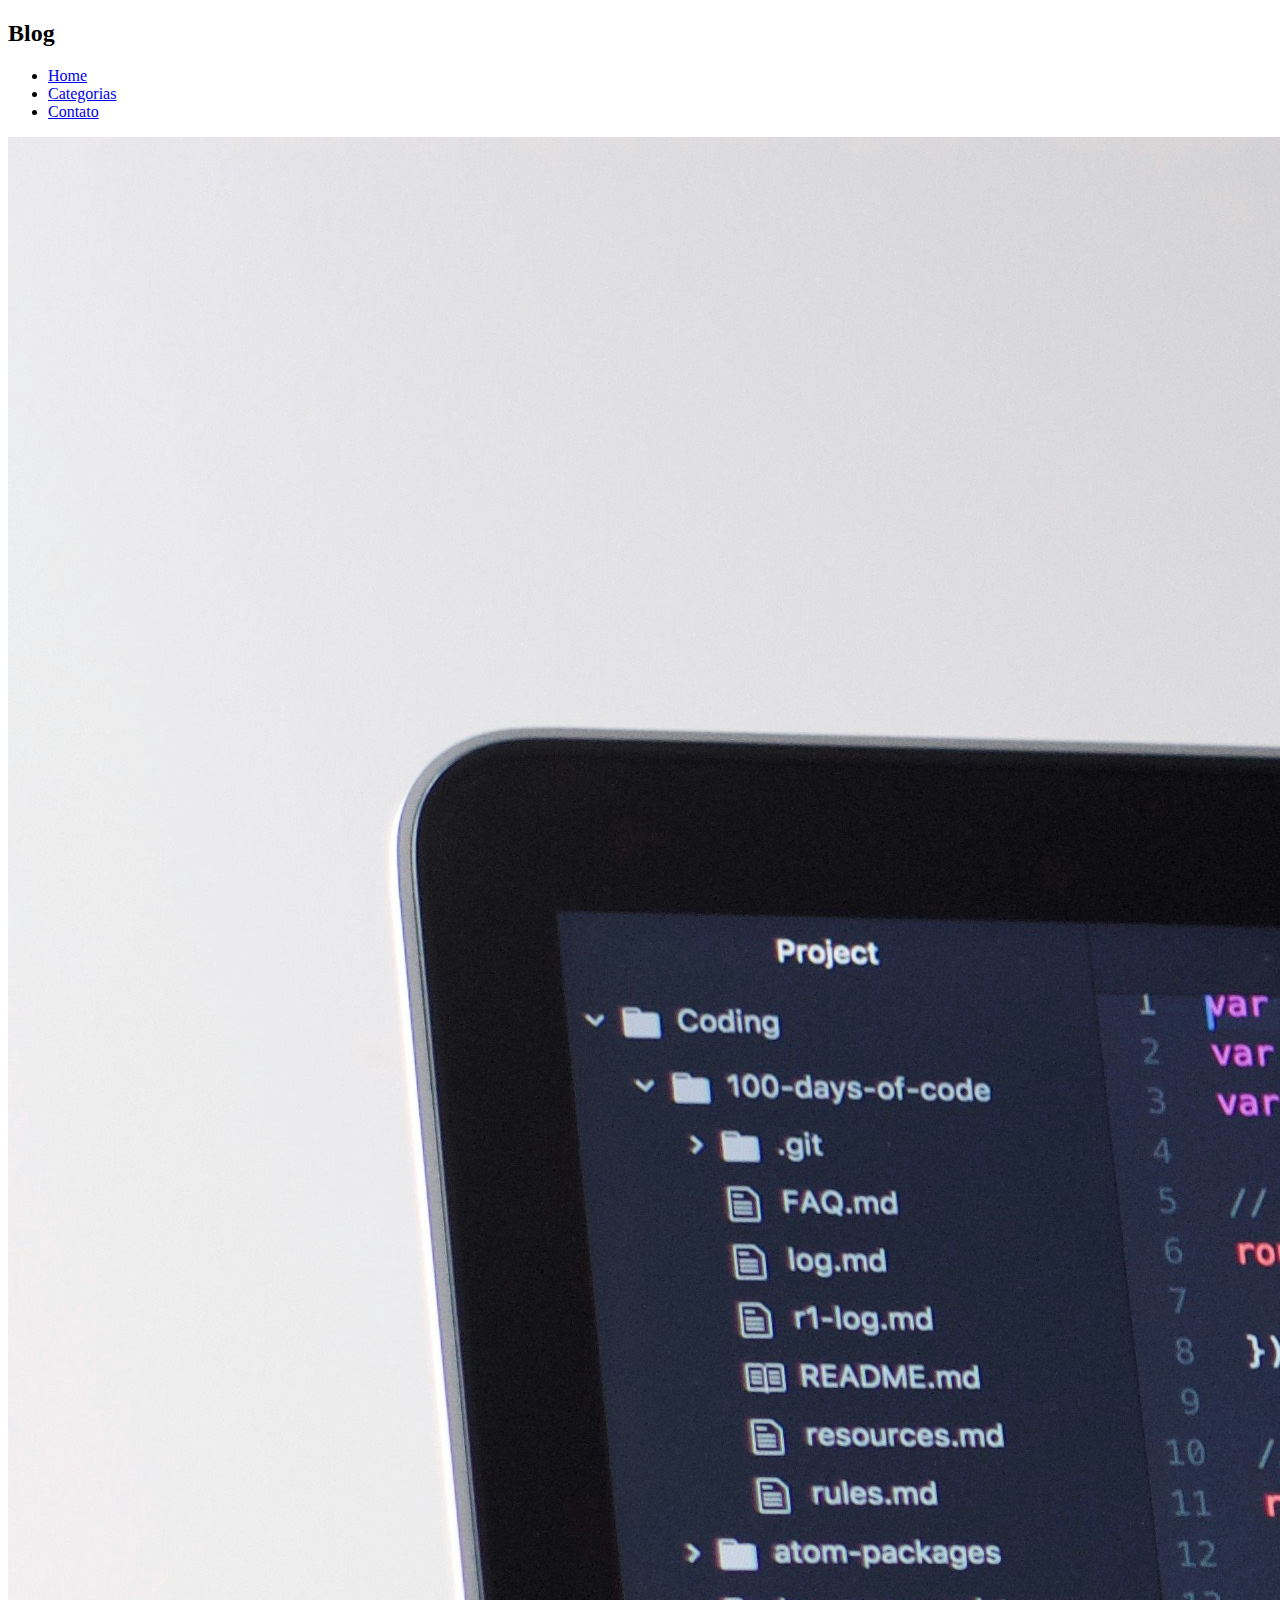
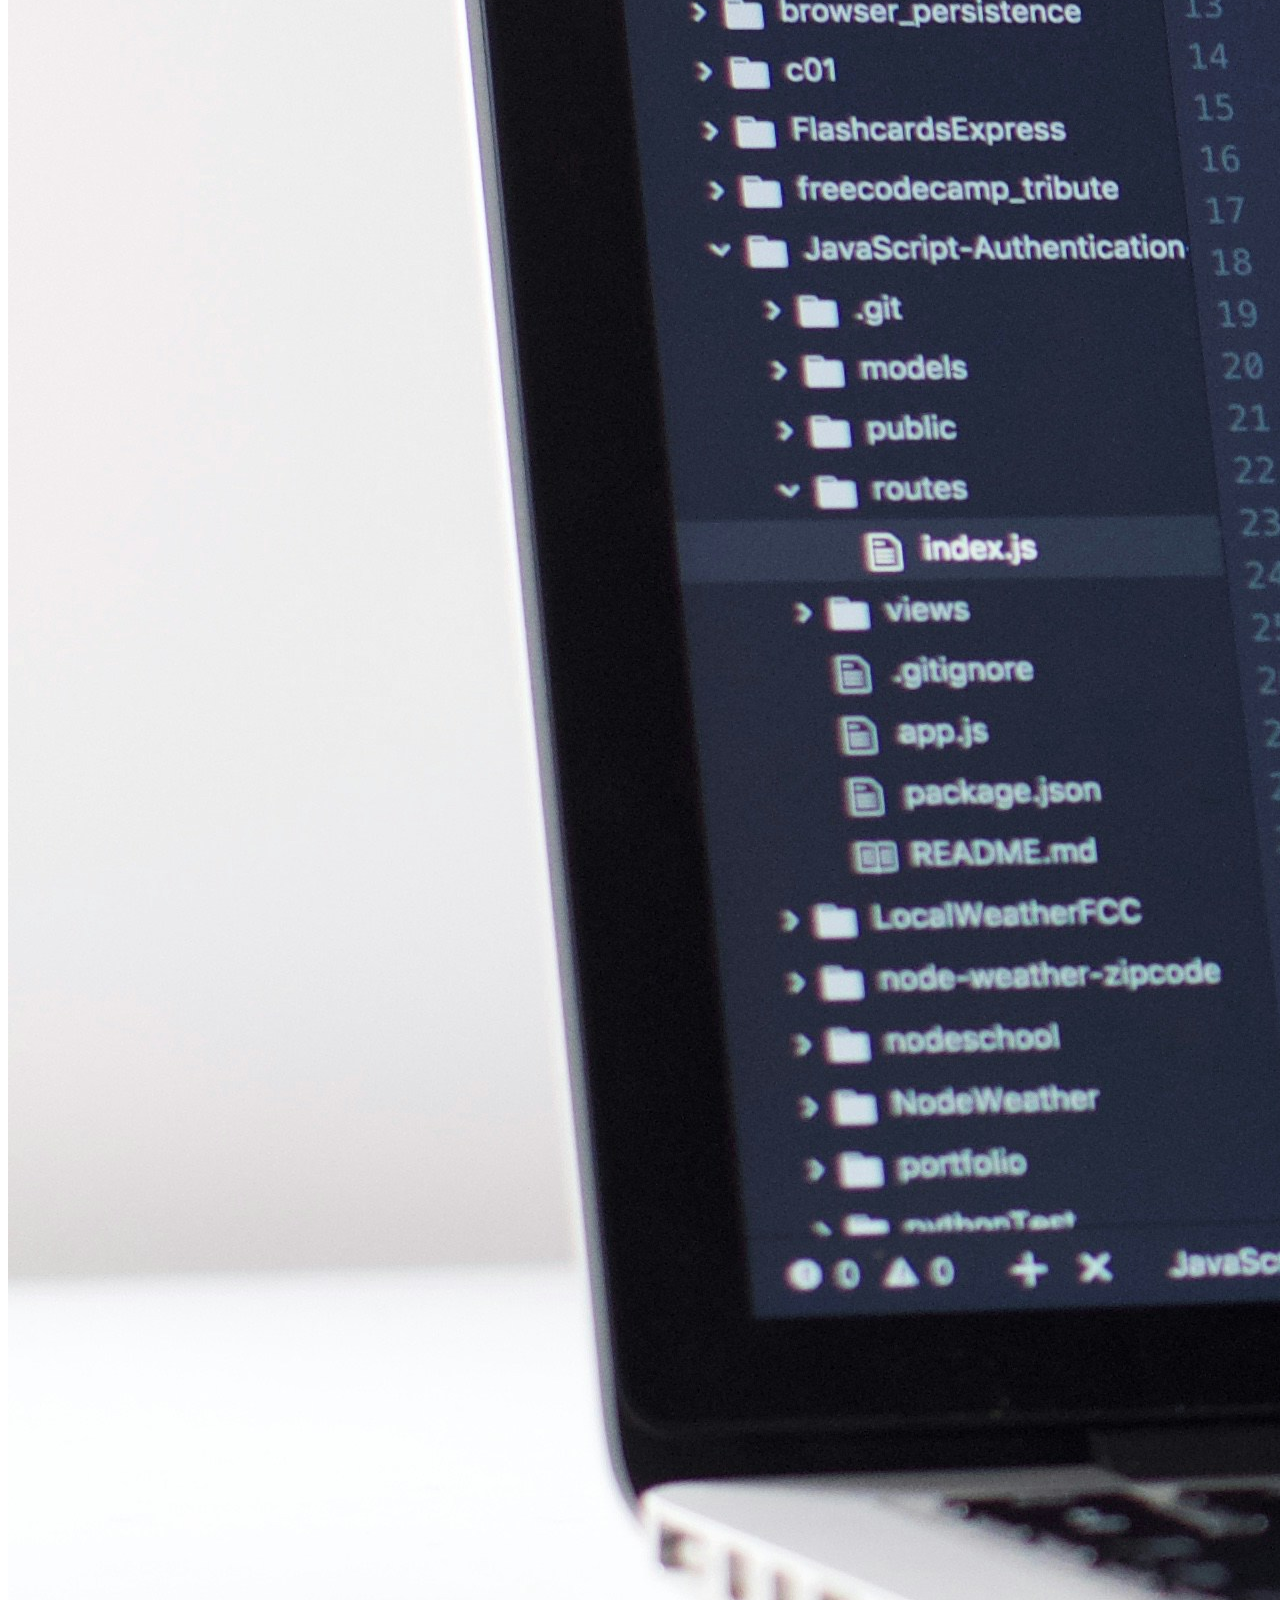
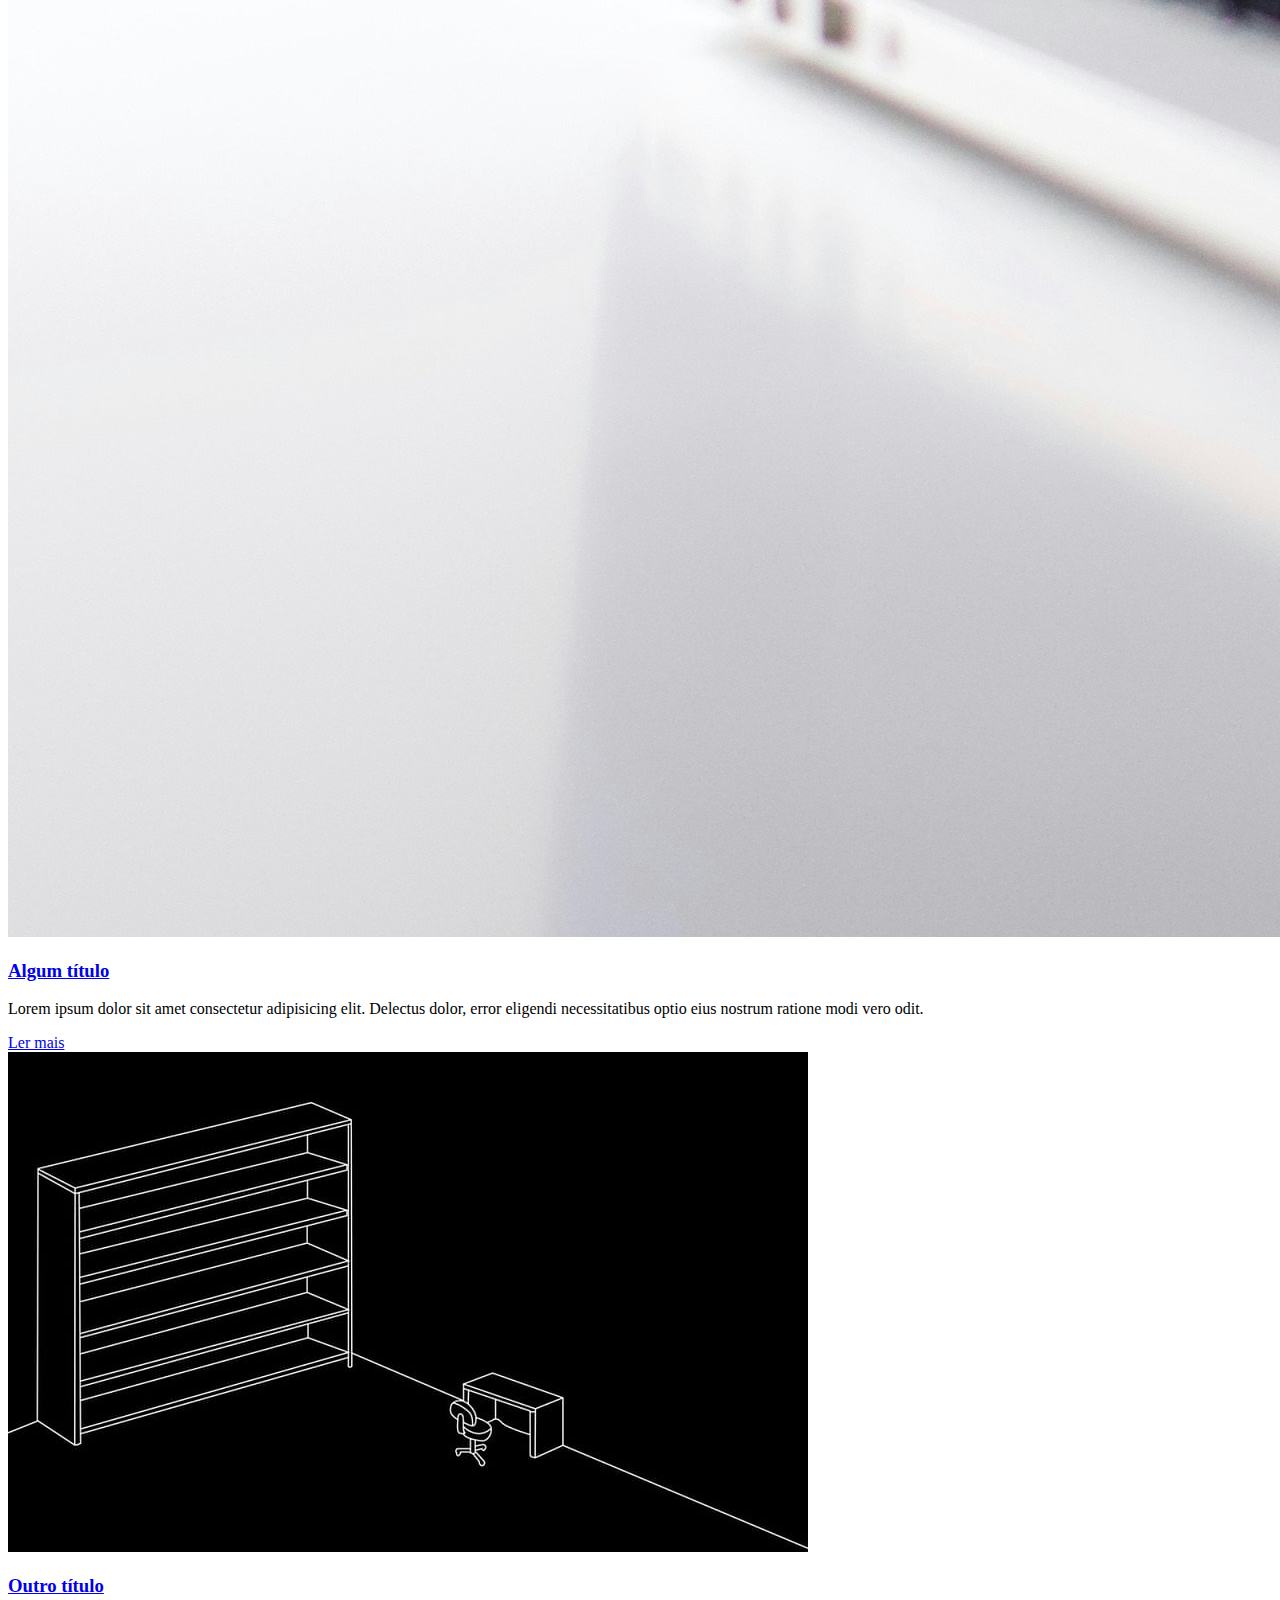
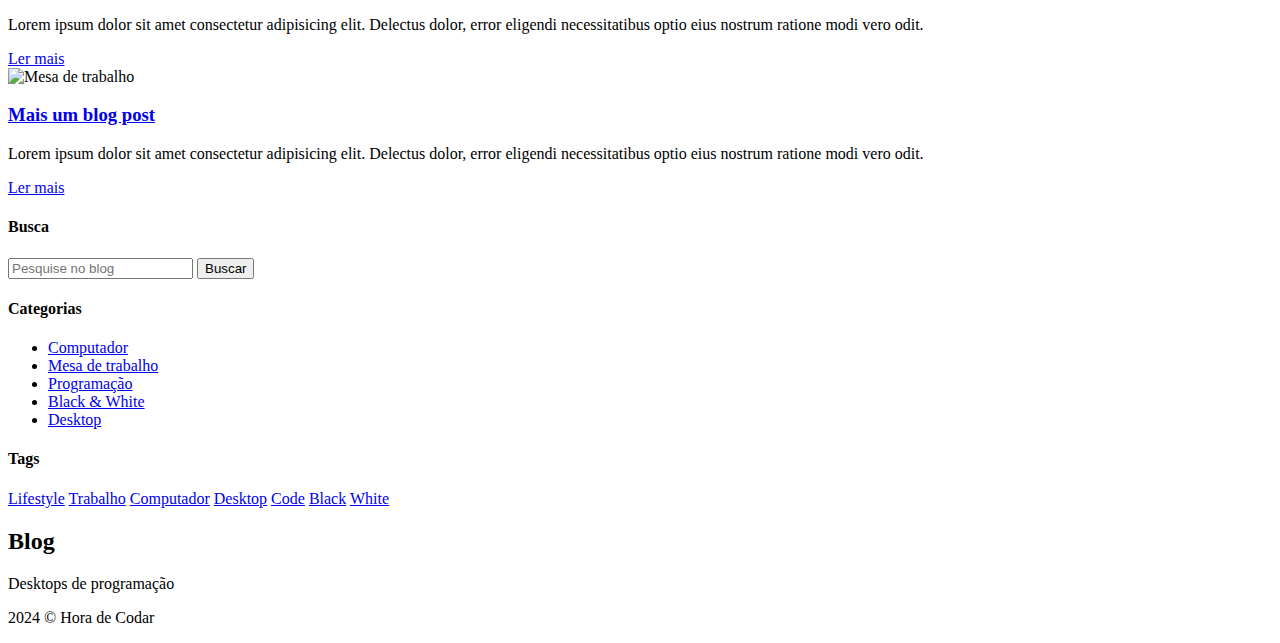
==== 12-BLOG-HTML-SEMANTICO/index.html @ 824cca65 "HTML semantico finalizado, dando inicio ao projeto blog com HTML semantico" ====
<!DOCTYPE html>
<html lang="en">
<head>
    <meta charset="UTF-8">
    <meta name="viewport" content="width=device-width, initial-scale=1.0">
    <title>Blog Semântico</title>
    <link rel="stylesheet" href="css/style.css">
</head>
<body>
    <header>
        <nav id="navbar">
            <div class="navbar-inner">
                <h2>Blog</h2>
                <ul id="nav-links">
                    <li><a href="#">Home</a></li>
                    <li><a href="#">Categorias</a></li>
                    <li><a href="#">Contato</a></li>
                </ul>
            </div>
        </nav>
    </header>
    <div class="container">
        <main id="posts-container">
            <article class="post">
                <img src="img/f1.jpg" alt="Computador de programação">
                <h3 class="title"><a href="#">Algum título</a></h3>
                <p class="description">Lorem ipsum dolor sit amet consectetur adipisicing elit. Delectus dolor, error eligendi necessitatibus optio eius nostrum ratione modi vero odit.</p>
                <a href="#">Ler mais</a>
            </article>
            <article class="post">
                <img src="img/f2.jpg" alt="Mesa de trabalho com estante">
                <h3 class="title"><a href="#">Outro título</a></h3>
                <p class="description">Lorem ipsum dolor sit amet consectetur adipisicing elit. Delectus dolor, error eligendi necessitatibus optio eius nostrum ratione modi vero odit.</p>
                <a href="#">Ler mais</a>
            </article>
            <article class="post">
                <img src="img/f3.jpg" alt="Mesa de trabalho">
                <h3 class="title"><a href="#">Mais um blog post</a></h3>
                <p class="description">Lorem ipsum dolor sit amet consectetur adipisicing elit. Delectus dolor, error eligendi necessitatibus optio eius nostrum ratione modi vero odit.</p>
                <a href="#">Ler mais</a>
            </article>
        </main>
        <aisde id="sidebar">
            <section id="search-bar">
                <h4>Busca</h4>
                <form>
                    <input type="text" placeholder="Pesquise no blog">
                    <input type="submit" value="Buscar">
                </form>
            </section>
            <section id="categories">
                <h4>Categorias</h4>
                <nav>
                    <ul>
                        <li><a href="#">Computador</a></li>
                        <li><a href="#">Mesa de trabalho</a></li>
                        <li><a href="#">Programação</a></li>
                        <li><a href="#">Black & White</a></li>
                        <li><a href="#">Desktop</a></li>
                    </ul>
                </nav>
            </section>
            <section id="tags">
                <h4>Tags</h4>
                <div id="tags-container">
                    <a href="#">Lifestyle</a>
                    <a href="#">Trabalho</a>
                    <a href="#">Computador</a>
                    <a href="#">Desktop</a>
                    <a href="#">Code</a>
                    <a href="#">Black</a>
                    <a href="#">White</a>
                </div>
            </section>
        </aisde>
    </div>
    <footer id="footer">
        <h2>Blog</h2>
        <p>Desktops de programação</p>
        <p>2024 &copy; Hora de Codar</p>
    </footer>
</body>
</html>
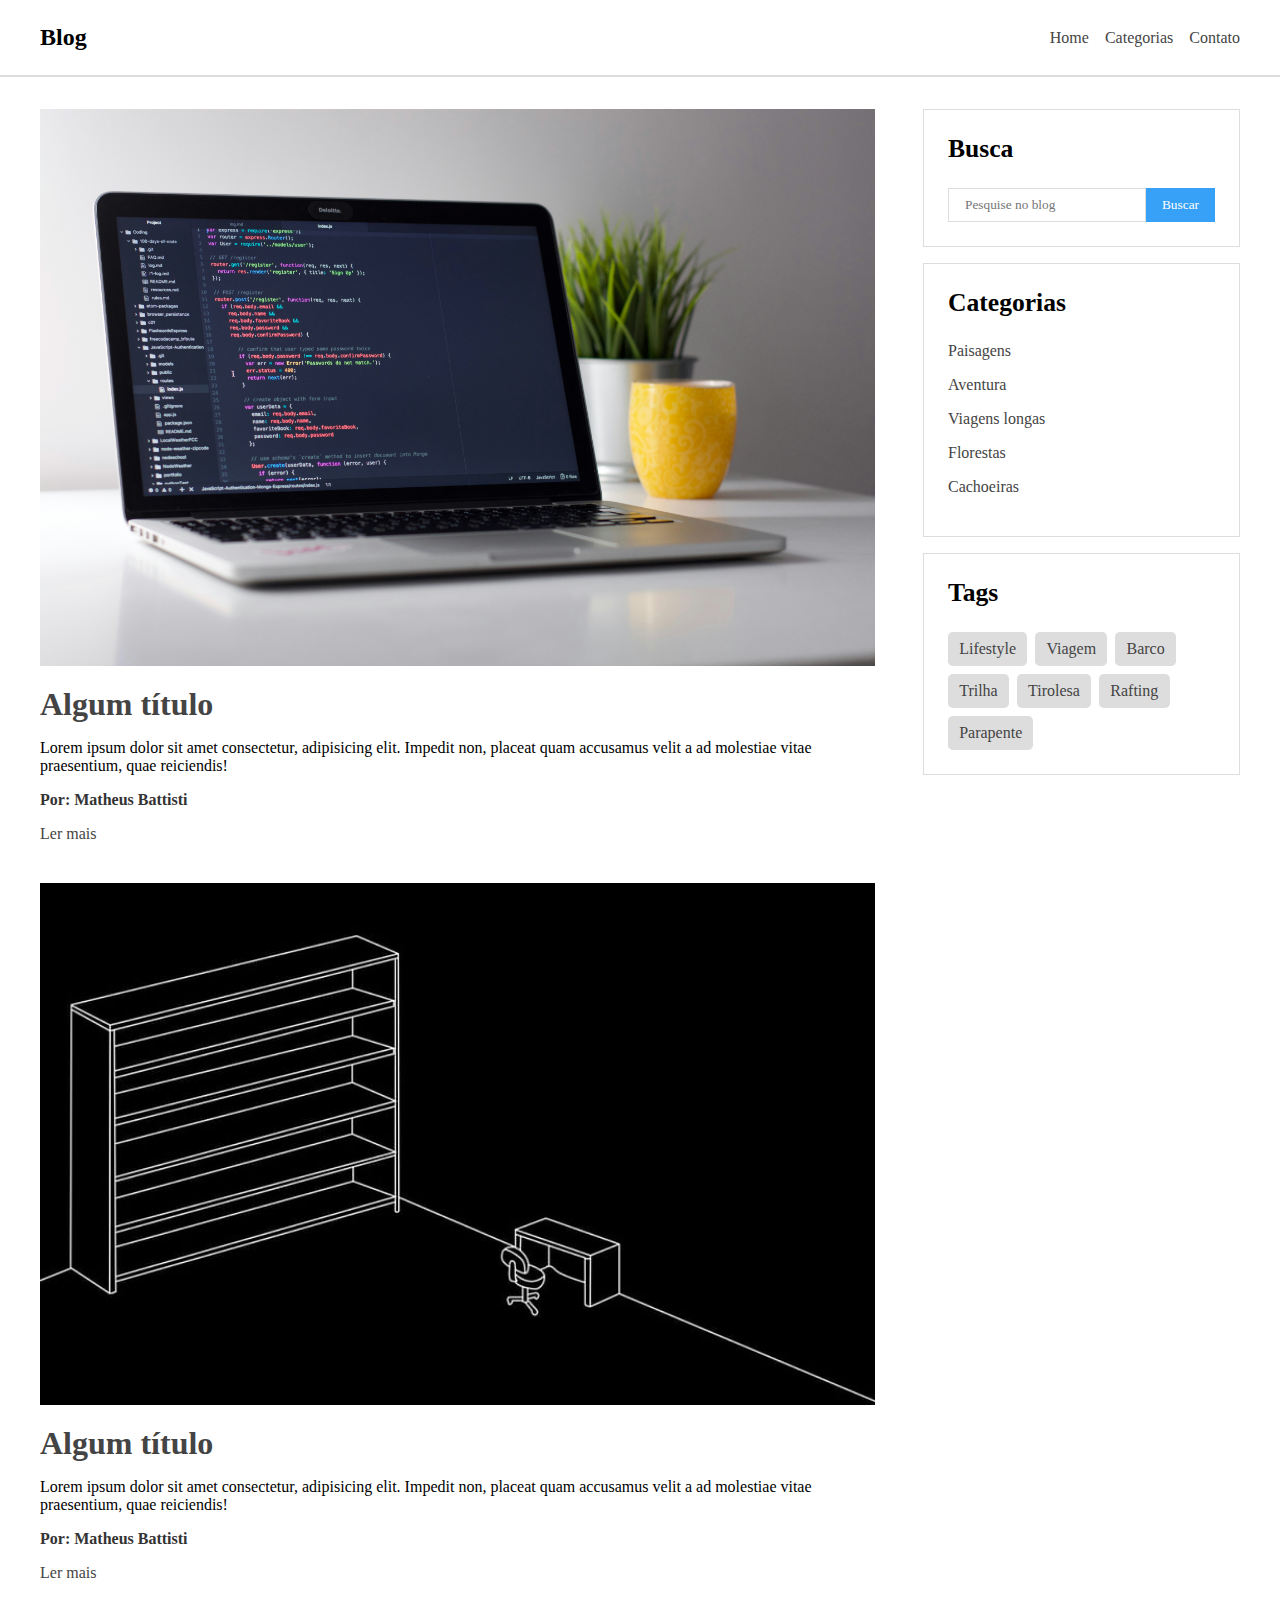
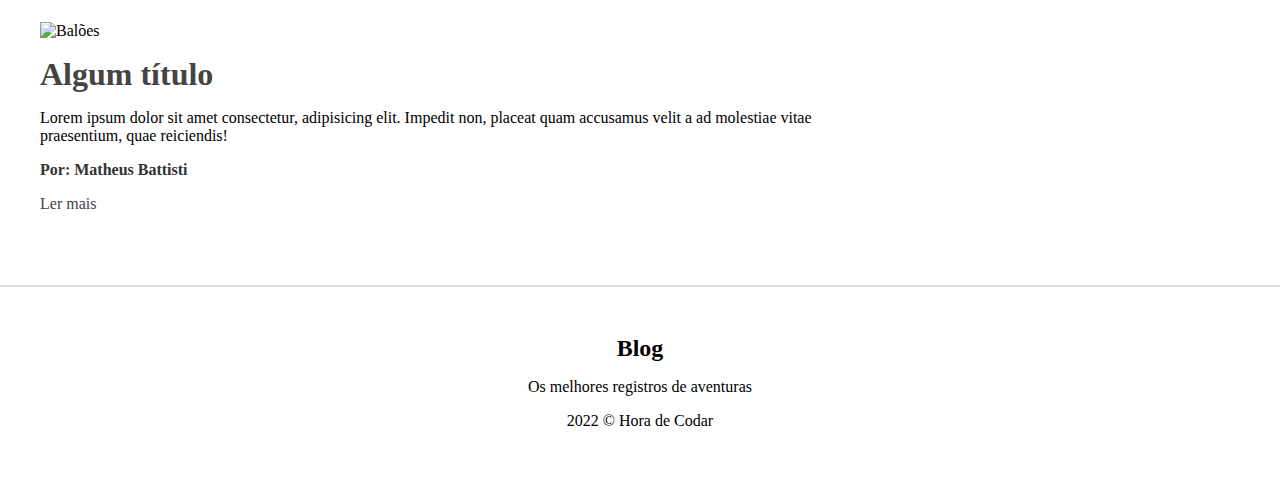
==== commit 94efba42: "Blog HTML semantico finalizado" ====
--- a/12-BLOG-HTML-SEMANTICO/index.html
+++ b/12-BLOG-HTML-SEMANTICO/index.html
@@ -1,83 +1,97 @@
 <!DOCTYPE html>
 <html lang="en">
 <head>
-    <meta charset="UTF-8">
-    <meta name="viewport" content="width=device-width, initial-scale=1.0">
+    <meta charset="UTF-8" />
+    <meta http-equiv="X-UA-Compatible" content="IE=edge" />
+    <meta name="viewport" content="width=device-width, initial-scale=1.0" />
     <title>Blog Semântico</title>
-    <link rel="stylesheet" href="css/style.css">
+    <link rel="stylesheet" href="css/style.css" />
 </head>
 <body>
-    <header>
-        <nav id="navbar">
-            <div class="navbar-inner">
-                <h2>Blog</h2>
-                <ul id="nav-links">
-                    <li><a href="#">Home</a></li>
-                    <li><a href="#">Categorias</a></li>
-                    <li><a href="#">Contato</a></li>
-                </ul>
-            </div>
-        </nav>
-    </header>
+    <nav id="navbar">
+        <div id="navbar-inner">
+        <h2>Blog</h2>
+        <ul id="nav-links">
+            <li><a href="#">Home</a></li>
+            <li><a href="#">Categorias</a></li>
+            <li><a href="#">Contato</a></li>
+        </ul>
+        </div>
+    </nav>
     <div class="container">
         <main id="posts-container">
-            <article class="post">
-                <img src="img/f1.jpg" alt="Computador de programação">
-                <h3 class="title"><a href="#">Algum título</a></h3>
-                <p class="description">Lorem ipsum dolor sit amet consectetur adipisicing elit. Delectus dolor, error eligendi necessitatibus optio eius nostrum ratione modi vero odit.</p>
-                <a href="#">Ler mais</a>
-            </article>
-            <article class="post">
-                <img src="img/f2.jpg" alt="Mesa de trabalho com estante">
-                <h3 class="title"><a href="#">Outro título</a></h3>
-                <p class="description">Lorem ipsum dolor sit amet consectetur adipisicing elit. Delectus dolor, error eligendi necessitatibus optio eius nostrum ratione modi vero odit.</p>
-                <a href="#">Ler mais</a>
-            </article>
-            <article class="post">
-                <img src="img/f3.jpg" alt="Mesa de trabalho">
-                <h3 class="title"><a href="#">Mais um blog post</a></h3>
-                <p class="description">Lorem ipsum dolor sit amet consectetur adipisicing elit. Delectus dolor, error eligendi necessitatibus optio eius nostrum ratione modi vero odit.</p>
-                <a href="#">Ler mais</a>
-            </article>
+        <article class="post">
+            <img src="img/f1.jpg" alt="Passeio de barco" />
+            <h3 class="title"><a href="#">Algum título</a></h3>
+            <p class="description">
+            Lorem ipsum dolor sit amet consectetur, adipisicing elit. Impedit
+            non, placeat quam accusamus velit a ad molestiae vitae praesentium,
+            quae reiciendis!
+            </p>
+            <p class="author">Por: Matheus Battisti</p>
+            <a href="#">Ler mais</>
+        </article>
+        <article class="post">
+            <img src="img/f2.jpg" alt="Cachoeira" />
+            <h3 class="title"><a href="#">Algum título</a></h3>
+            <p class="description">
+            Lorem ipsum dolor sit amet consectetur, adipisicing elit. Impedit
+            non, placeat quam accusamus velit a ad molestiae vitae praesentium,
+            quae reiciendis!
+            </p>
+            <p class="author">Por: Matheus Battisti</p>
+            <a href="#">Ler mais</a>
+        </article>
+        <article class="post">
+            <img src="img/f3.jpg" alt="Balões" />
+            <h3 class="title"><a href="#">Algum título</a></h3>
+            <p class="description">
+            Lorem ipsum dolor sit amet consectetur, adipisicing elit. Impedit
+            non, placeat quam accusamus velit a ad molestiae vitae praesentium,
+            quae reiciendis!
+            </p>
+            <p class="author">Por: Matheus Battisti</p>
+            <a href="#">Ler mais</a>
+        </article>
         </main>
-        <aisde id="sidebar">
-            <section id="search-bar">
-                <h4>Busca</h4>
-                <form>
-                    <input type="text" placeholder="Pesquise no blog">
-                    <input type="submit" value="Buscar">
-                </form>
-            </section>
-            <section id="categories">
-                <h4>Categorias</h4>
-                <nav>
-                    <ul>
-                        <li><a href="#">Computador</a></li>
-                        <li><a href="#">Mesa de trabalho</a></li>
-                        <li><a href="#">Programação</a></li>
-                        <li><a href="#">Black & White</a></li>
-                        <li><a href="#">Desktop</a></li>
-                    </ul>
-                </nav>
-            </section>
-            <section id="tags">
-                <h4>Tags</h4>
-                <div id="tags-container">
-                    <a href="#">Lifestyle</a>
-                    <a href="#">Trabalho</a>
-                    <a href="#">Computador</a>
-                    <a href="#">Desktop</a>
-                    <a href="#">Code</a>
-                    <a href="#">Black</a>
-                    <a href="#">White</a>
-                </div>
-            </section>
-        </aisde>
+        <aside id="sidebar">
+        <section id="search-bar">
+            <h4>Busca</h4>
+            <form>
+            <input type="text" placeholder="Pesquise no blog" />
+            <input type="submit" value="Buscar" />
+            </form>
+        </section>
+        <section id="categories">
+            <h4>Categorias</h4>
+            <nav>
+            <ul>
+                <li><a href="#">Paisagens</a></li>
+                <li><a href="#">Aventura</a></li>
+                <li><a href="#">Viagens longas</a></li>
+                <li><a href="#">Florestas</a></li>
+                <li><a href="#">Cachoeiras</a></li>
+            </ul>
+            </nav>
+        </section>
+        <section id="tags">
+            <h4>Tags</h4>
+            <div id="tags-container">
+                <a href="#">Lifestyle</a>
+                <a href="#">Viagem</a>
+                <a href="#">Barco</a>
+                <a href="#">Trilha</a>
+                <a href="#">Tirolesa</a>
+                <a href="#">Rafting</a>
+                <a href="#">Parapente</a>
+            </div>
+        </section>
+        </aside>
     </div>
     <footer id="footer">
         <h2>Blog</h2>
-        <p>Desktops de programação</p>
-        <p>2024 &copy; Hora de Codar</p>
+        <p>Os melhores registros de aventuras</p>
+        <p>2022 © Hora de Codar</p>
     </footer>
 </body>
 </html>--- a/12-BLOG-HTML-SEMANTICO/css/style.css
+++ b/12-BLOG-HTML-SEMANTICO/css/style.css
@@ -0,0 +1,147 @@
+/* Geral */
+* {
+    padding: 0;
+    margin: 0;
+    font-family: Georgia;
+}
+
+ul {
+    list-style: none;
+}
+
+a {
+    text-decoration: none;
+    color: #444;
+    transition: 0.4s;
+}
+
+a:hover {
+    color: #37a1f7;
+}
+
+/* Navbar */
+#navbar {
+    padding: 1.5rem 2.5rem;
+    border-bottom: 2px solid #ddd;
+}
+
+#navbar-inner {
+    display: flex;
+    justify-content: space-between;
+    align-items: center;
+    max-width: 1200px;
+    margin: 0 auto;
+}
+
+#nav-links {
+    display: flex;
+    gap: 1rem;
+}
+
+/* conteúdo principal */
+.container {
+    display: flex;
+    padding: 2rem 2.5rem;
+    gap: 3rem;
+    max-width: 1200px;
+    margin: 0 auto;
+}
+
+#posts-container {
+    flex: 3 1 0;
+}
+
+.post {
+    margin-bottom: 2.5rem;
+}
+
+.post img {
+    width: 100%;
+    margin-bottom: 1rem;
+}
+
+.title,
+.description,
+.author {
+    margin-bottom: 1rem;
+}
+
+.title {
+    font-size: 2rem;
+}
+
+.author {
+    color: #333;
+    font-weight: bold;
+}
+
+/* barra lateral */
+#sidebar {
+    flex: 1 1 0;
+}
+
+#search-bar,
+#categories,
+#tags {
+    padding: 1.5rem;
+    border: 1px solid #ddd;
+    margin-bottom: 1rem;
+}
+
+#search-bar h4,
+#categories h4,
+#tags h4 {
+    margin-bottom: 1.5rem;
+    font-size: 1.6rem;
+}
+
+#search-bar form {
+    display: flex;
+}
+
+#search-bar input {
+    padding: 0.5rem 1rem;
+    border: 1px solid #ddd;
+}
+
+#search-bar input[type="submit"] {
+    cursor: pointer;
+    background-color: #37a1f7;
+    color: #fff;
+    border: none;
+}
+
+#categories li {
+    margin-bottom: 1rem;
+}
+
+#tags-container {
+    display: flex;
+    flex-wrap: wrap;
+    gap: 0.5rem;
+}
+
+#tags-container a {
+    background-color: #ddd;
+    padding: 0.5rem 0.7rem;
+    border-radius: 0.3rem;
+}
+
+/* Rodapé */
+#footer {
+    border-top: 2px solid #ddd;
+    padding: 3rem;
+    text-align: center;
+}
+
+#footer h2,
+#footer p {
+    margin-bottom: 1rem;
+}
+
+/* Responsivo */
+@media (max-width: 450px) {
+    .container {
+        flex-wrap: wrap;
+    }
+}